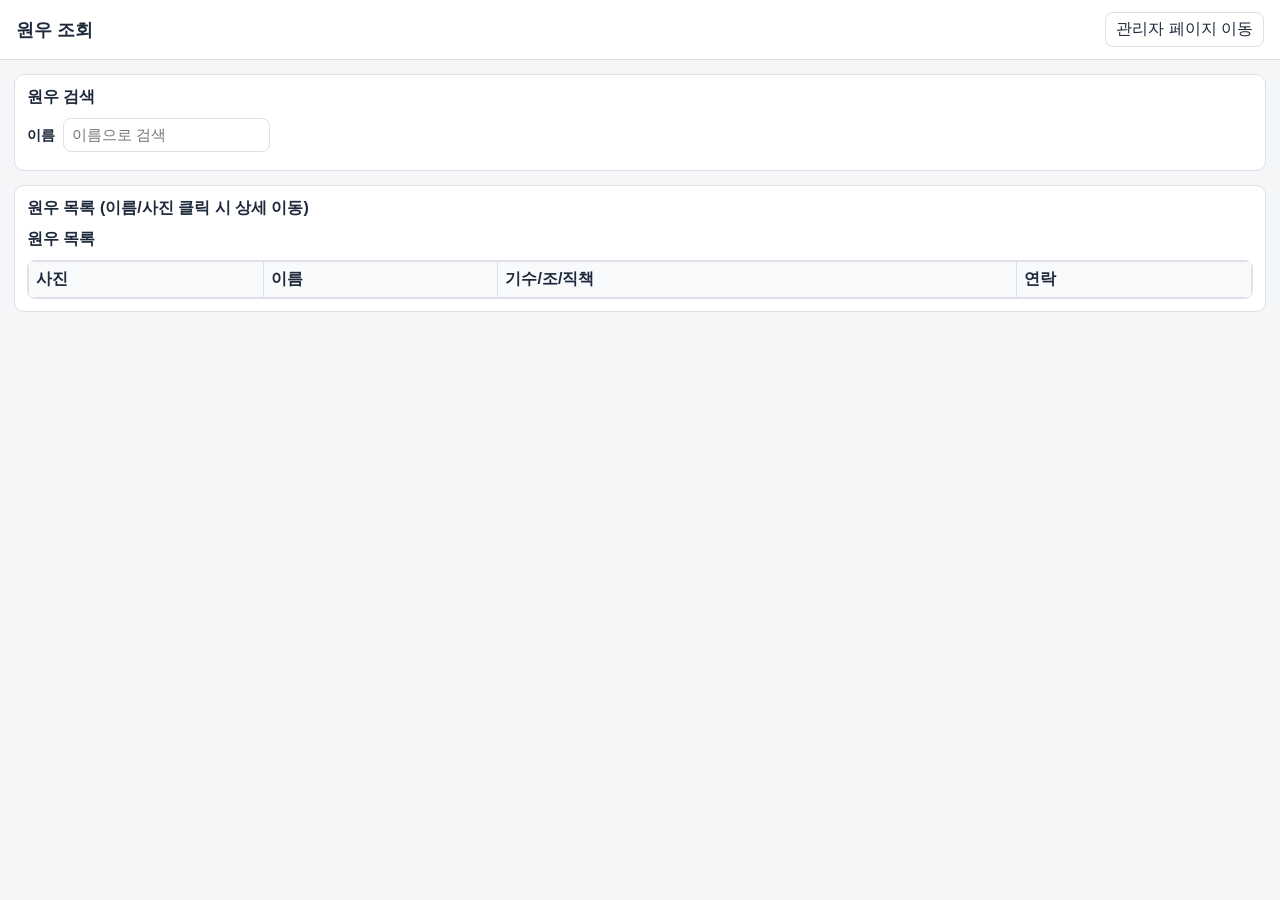
==== index.html @ 5c39749f "Merge branch 'main' into codex/create-and-complete-web-app-smwbtx" ====
<!doctype html>
<html lang="ko">
<head>
  <meta charset="UTF-8" />
  <meta name="viewport" content="width=device-width, initial-scale=1.0" />
  <title>원우 운영관리 - 조회</title>
  <link rel="stylesheet" href="style.css" />
  <script defer src="data.js"></script>
  <script defer src="script.js"></script>
</head>
<body>
  <header class="topbar">
    <h1>원우 조회</h1>
    <a class="btn-link" href="admin.html">관리자 페이지 이동</a>
  </header>

  <main class="page">
    <section class="panel">
      <h2>원우 검색</h2>
      <div class="form-row">
        <label for="searchInput">이름</label>
        <input id="searchInput" type="search" placeholder="이름으로 검색" />
      </div>
      <p id="memberCount" class="muted"></p>
    </section>

    <section class="panel">
      <h2>원우 목록 (이름/사진 클릭 시 상세 이동)</h2>
      <h2>원우 목록</h2>
      <div class="table-wrap">
        <table>
          <thead>
            <tr>
              <th>사진</th>
              <th>이름</th>
              <th>기수/조/직책</th>
              <th>연락</th>
            </tr>
          </thead>
          <tbody id="memberTableBody"></tbody>
        </table>
      </div>
    </section>
  </main>
</body>
</html>
---- style.css ----
:root {
  --bg: #f4f6f8;
  --panel: #fff;
  --line: #dce1e7;
  --text: #1e293b;
  --muted: #64748b;
  --primary: #1d4ed8;
  --danger: #b91c1c;
}
* { box-sizing: border-box; }
body {
  margin: 0;
  background: var(--bg);
  color: var(--text);
  font-family: -apple-system, BlinkMacSystemFont, "Segoe UI", Roboto, "Noto Sans KR", sans-serif;
}
.topbar {
  position: sticky;
  top: 0;
  z-index: 50;
  background: var(--panel);
  border-bottom: 1px solid var(--line);
  display: flex;
  justify-content: space-between;
  align-items: center;
  padding: 12px 16px;
}
.topbar h1 { margin: 0; font-size: 1.1rem; }
.page { max-width: 1280px; margin: 0 auto; padding: 14px; display: grid; gap: 14px; }
.panel { background: var(--panel); border: 1px solid var(--line); border-radius: 10px; padding: 12px; }
.panel h2 { margin: 0 0 10px; font-size: 1rem; }
.form-row, .inline-form { display: flex; gap: 8px; flex-wrap: wrap; align-items: center; }
label { font-weight: 700; font-size: .9rem; }
input, select, textarea, button {
  border: 1px solid var(--line);
  border-radius: 8px;
  padding: 8px;
  font-size: .92rem;
  background: #fff;
}
textarea { width: 100%; }
button { cursor: pointer; }
button:hover { filter: brightness(0.97); }
button.sub { background: #eef2ff; }
button.primary { background: var(--primary); color: #fff; border-color: var(--primary); font-weight: 700; }
button:disabled { cursor: not-allowed; opacity: 0.5; }
.btn-link {
  text-decoration: none;
  border: 1px solid var(--line);
  padding: 6px 10px;
  border-radius: 8px;
  color: var(--text);
  background: #fff;
}
.tabs { display: flex; gap: 8px; flex-wrap: wrap; }
.tab { background: #fff; }
.tab.active { background: var(--primary); color: #fff; border-color: var(--primary); }
.tab-panel { display: none; gap: 14px; }
.tab-panel.active { display: grid; }
.grid-form { display: grid; gap: 8px; }
.cols-3 { display: grid; gap: 8px; grid-template-columns: repeat(3, minmax(0, 1fr)); }
.actions-row { display: flex; gap: 8px; flex-wrap: wrap; }
.table-wrap {
  width: 100%;
  overflow-x: auto;
  border: 1px solid var(--line);
  border-radius: 8px;
}
table { width: 100%; border-collapse: collapse; min-width: 860px; }
th, td { border: 1px solid var(--line); padding: 7px; text-align: left; vertical-align: top; word-break: keep-all; }
thead th { background: #f8fafc; white-space: nowrap; }
.muted { color: var(--muted); margin: 6px 0; }
.status-msg { color: #166534; font-size: .9rem; min-height: 1.2em; margin: 4px 0 10px; }
.photo-mini { width: 46px; height: 46px; border-radius: 6px; object-fit: cover; border: 1px solid var(--line); }
.row-actions { display: flex; gap: 6px; flex-wrap: wrap; }
.edit { background: #fef9c3; font-weight: 600; }
.del { background: #fee2e2; color: var(--danger); font-weight: 600; }
.actions-row { display: flex; gap: 8px; }
.table-wrap { width: 100%; overflow-x: auto; }
table { width: 100%; border-collapse: collapse; min-width: 920px; }
th, td { border: 1px solid var(--line); padding: 7px; text-align: left; vertical-align: top; }
thead th { background: #f8fafc; }
.muted { color: var(--muted); margin: 6px 0 0; }
.photo-mini { width: 46px; height: 46px; border-radius: 6px; object-fit: cover; border: 1px solid var(--line); }
.row-actions { display: flex; gap: 6px; }
.edit { background: #fef9c3; }
.del { background: #fee2e2; color: var(--danger); }
.summary-box { display: grid; gap: 6px; margin-bottom: 10px; font-size: .92rem; }
@media (max-width: 900px) {
  .cols-3 { grid-template-columns: 1fr; }
  .topbar { align-items: flex-start; gap: 8px; }
  .page { padding: 10px; }
  table { min-width: 740px; }
  th, td { font-size: .86rem; padding: 6px; }
}


.name-link { color: var(--primary); text-decoration: none; font-weight: 700; }
.name-link:hover { text-decoration: underline; }

.profile-card { padding: 16px; }
.profile-top { display: grid; grid-template-columns: 160px 1fr auto; gap: 16px; align-items: center; }
.profile-photo-wrap { display: flex; justify-content: center; }
.profile-photo { width: 140px; height: 140px; border-radius: 10px; border: 1px solid var(--line); object-fit: cover; }
.profile-cohort { margin: 0; color: var(--muted); font-weight: 700; }
.profile-name { margin: 6px 0; font-size: 1.8rem; }
.profile-company { margin: 0; color: var(--text); }
.profile-actions { display: grid; gap: 8px; }
.profile-table { min-width: 100%; }
.profile-table th { width: 240px; background: #f8fafc; white-space: nowrap; }
.profile-table-wrap { overflow-x: auto; }
@media (max-width: 900px) {
  .profile-top { grid-template-columns: 1fr; }
  .profile-actions { grid-template-columns: repeat(2, minmax(0,1fr)); }
  .profile-photo { width: 120px; height: 120px; }
  .profile-table th { width: 150px; }
}

.comment-list { display: grid; gap: 10px; }
.comment-item { border: 1px solid var(--line); border-radius: 8px; padding: 10px; background: #fff; }
.comment-item p { margin: 6px 0 0; white-space: pre-wrap; }
}
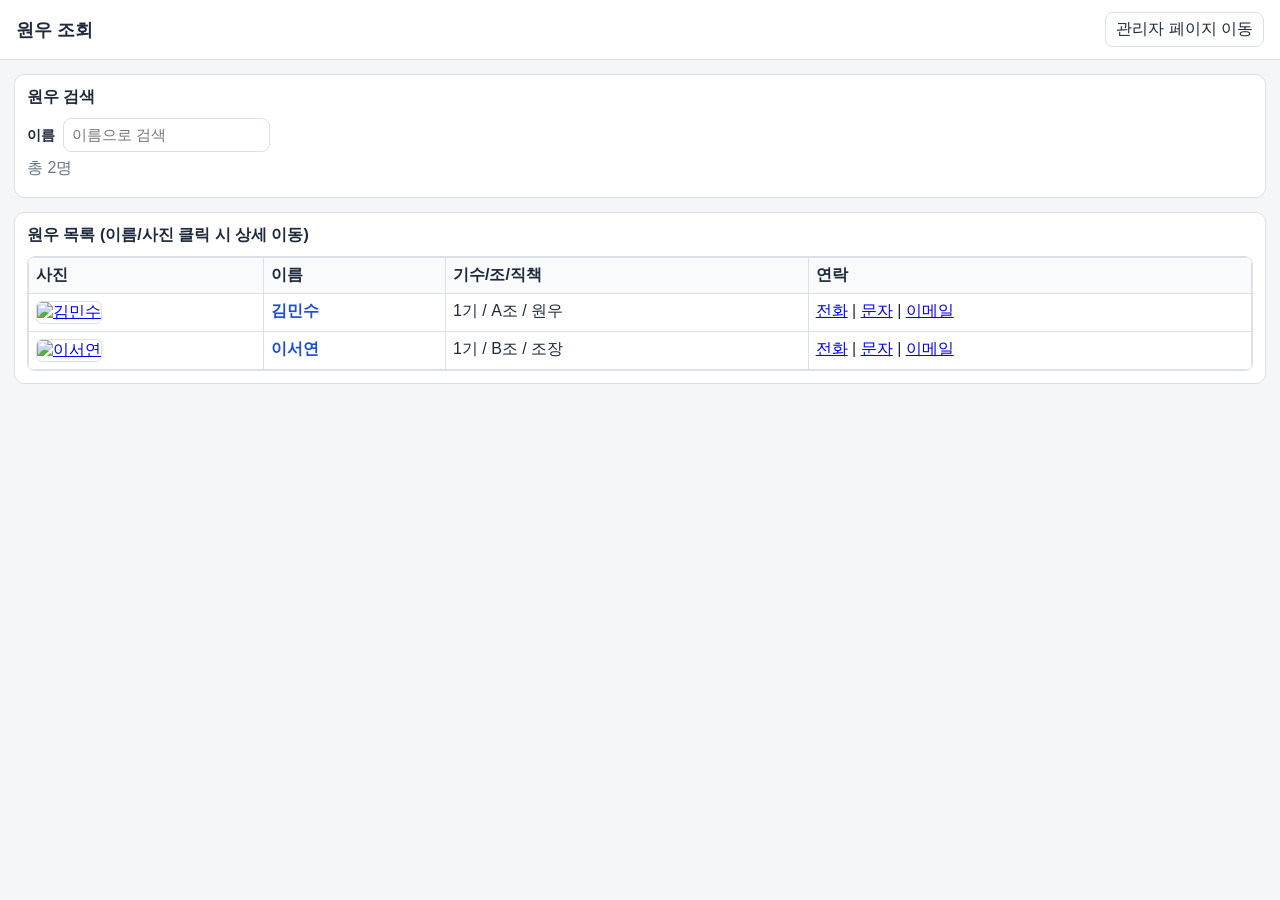
==== commit e7861831: "Finalize member management view and detail access in admin list" ====
--- a/index.html
+++ b/index.html
@@ -26,7 +26,6 @@
 
     <section class="panel">
       <h2>원우 목록 (이름/사진 클릭 시 상세 이동)</h2>
-      <h2>원우 목록</h2>
       <div class="table-wrap">
         <table>
           <thead>
--- a/style.css
+++ b/style.css
@@ -75,16 +75,6 @@
 .row-actions { display: flex; gap: 6px; flex-wrap: wrap; }
 .edit { background: #fef9c3; font-weight: 600; }
 .del { background: #fee2e2; color: var(--danger); font-weight: 600; }
-.actions-row { display: flex; gap: 8px; }
-.table-wrap { width: 100%; overflow-x: auto; }
-table { width: 100%; border-collapse: collapse; min-width: 920px; }
-th, td { border: 1px solid var(--line); padding: 7px; text-align: left; vertical-align: top; }
-thead th { background: #f8fafc; }
-.muted { color: var(--muted); margin: 6px 0 0; }
-.photo-mini { width: 46px; height: 46px; border-radius: 6px; object-fit: cover; border: 1px solid var(--line); }
-.row-actions { display: flex; gap: 6px; }
-.edit { background: #fef9c3; }
-.del { background: #fee2e2; color: var(--danger); }
 .summary-box { display: grid; gap: 6px; margin-bottom: 10px; font-size: .92rem; }
 @media (max-width: 900px) {
   .cols-3 { grid-template-columns: 1fr; }
@@ -119,4 +109,3 @@
 .comment-list { display: grid; gap: 10px; }
 .comment-item { border: 1px solid var(--line); border-radius: 8px; padding: 10px; background: #fff; }
 .comment-item p { margin: 6px 0 0; white-space: pre-wrap; }
-}
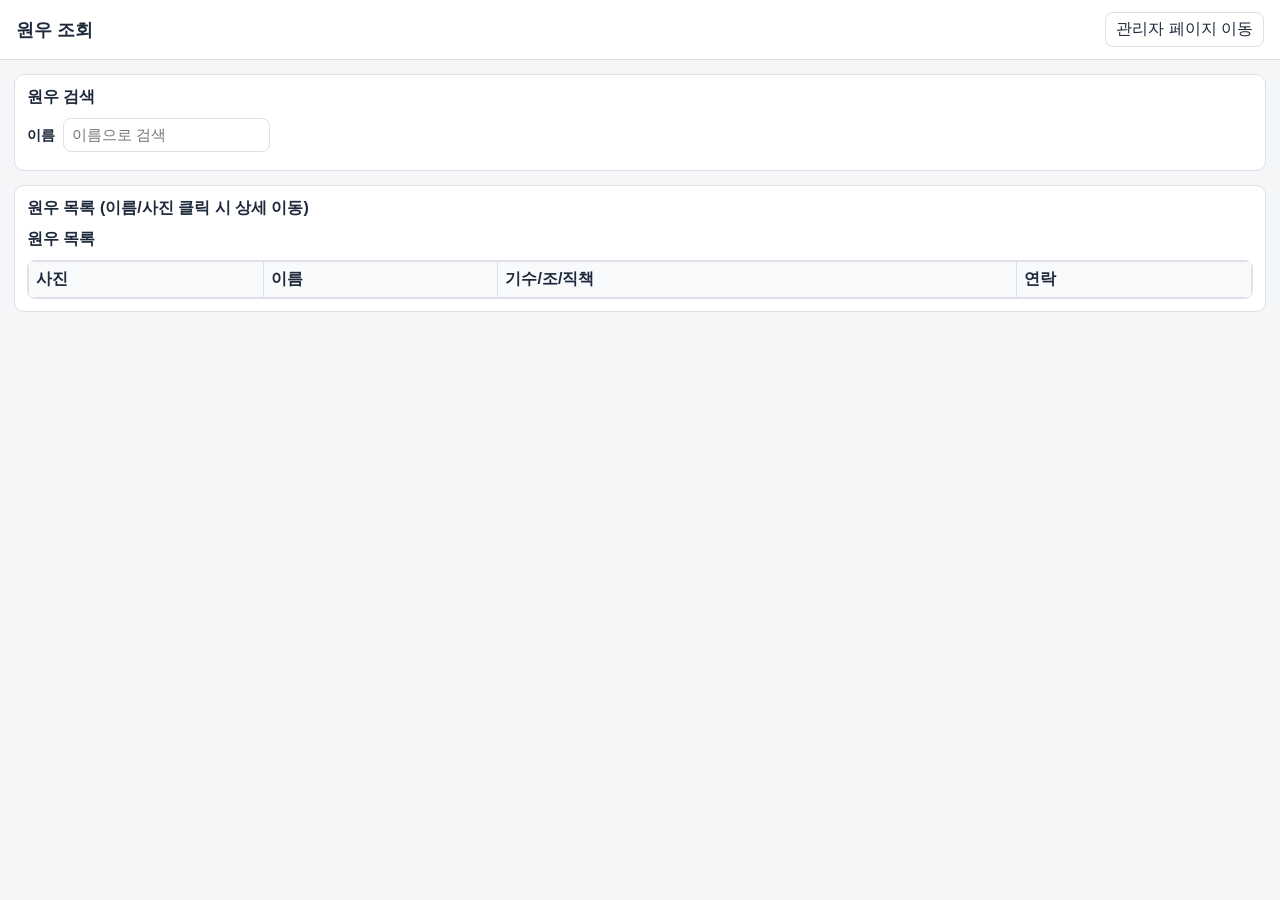
==== commit f04c999b: "Merge branch 'main' into codex/create-and-complete-web-app-t16iuc" ====
--- a/index.html
+++ b/index.html
@@ -26,6 +26,7 @@
 
     <section class="panel">
       <h2>원우 목록 (이름/사진 클릭 시 상세 이동)</h2>
+      <h2>원우 목록</h2>
       <div class="table-wrap">
         <table>
           <thead>
--- a/style.css
+++ b/style.css
@@ -75,6 +75,16 @@
 .row-actions { display: flex; gap: 6px; flex-wrap: wrap; }
 .edit { background: #fef9c3; font-weight: 600; }
 .del { background: #fee2e2; color: var(--danger); font-weight: 600; }
+.actions-row { display: flex; gap: 8px; }
+.table-wrap { width: 100%; overflow-x: auto; }
+table { width: 100%; border-collapse: collapse; min-width: 920px; }
+th, td { border: 1px solid var(--line); padding: 7px; text-align: left; vertical-align: top; }
+thead th { background: #f8fafc; }
+.muted { color: var(--muted); margin: 6px 0 0; }
+.photo-mini { width: 46px; height: 46px; border-radius: 6px; object-fit: cover; border: 1px solid var(--line); }
+.row-actions { display: flex; gap: 6px; }
+.edit { background: #fef9c3; }
+.del { background: #fee2e2; color: var(--danger); }
 .summary-box { display: grid; gap: 6px; margin-bottom: 10px; font-size: .92rem; }
 @media (max-width: 900px) {
   .cols-3 { grid-template-columns: 1fr; }
@@ -109,3 +119,4 @@
 .comment-list { display: grid; gap: 10px; }
 .comment-item { border: 1px solid var(--line); border-radius: 8px; padding: 10px; background: #fff; }
 .comment-item p { margin: 6px 0 0; white-space: pre-wrap; }
+}
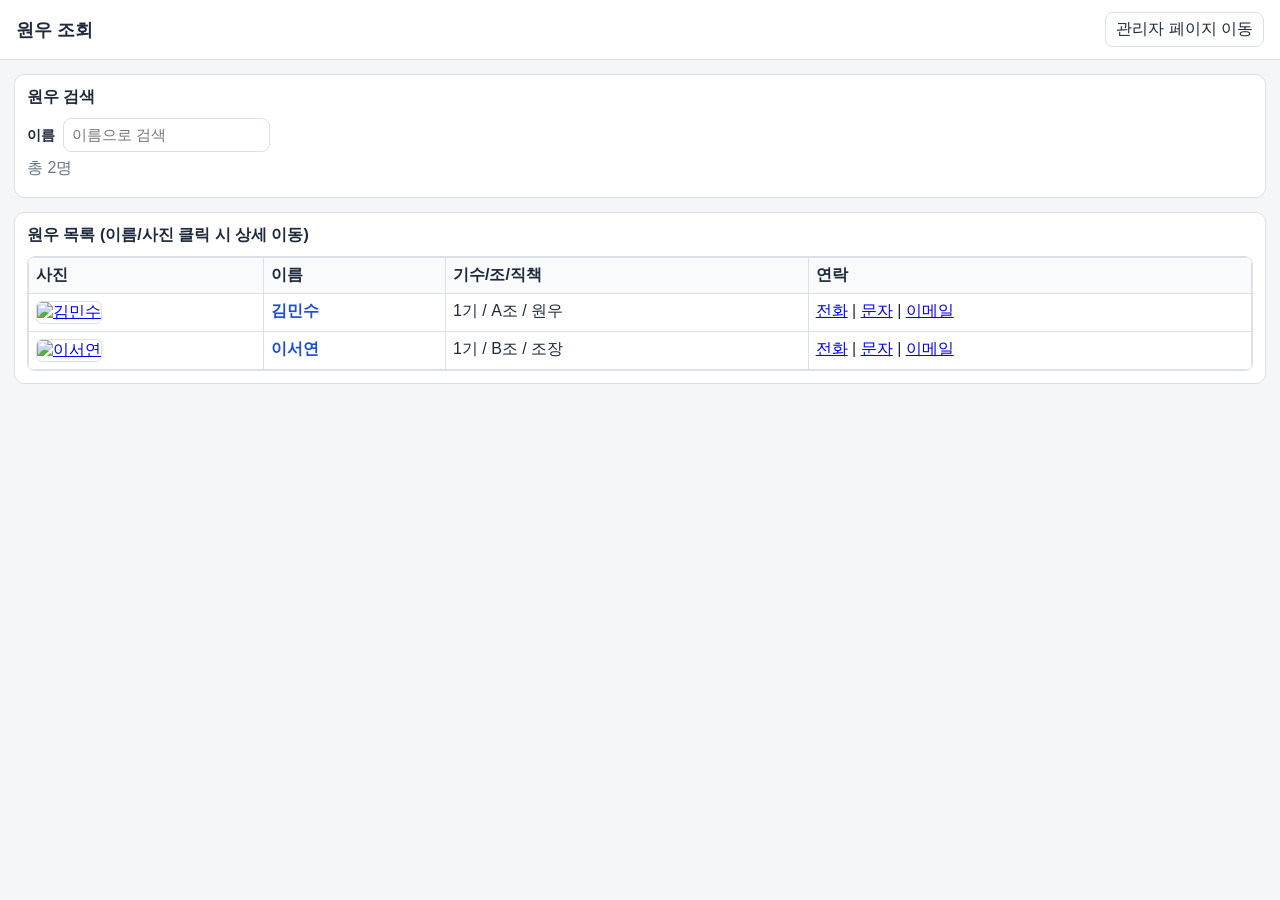
==== commit 048750ae: "Fix Excel upload parsing pipeline and preview rendering" ====
--- a/index.html
+++ b/index.html
@@ -26,7 +26,6 @@
 
     <section class="panel">
       <h2>원우 목록 (이름/사진 클릭 시 상세 이동)</h2>
-      <h2>원우 목록</h2>
       <div class="table-wrap">
         <table>
           <thead>
--- a/style.css
+++ b/style.css
@@ -75,16 +75,6 @@
 .row-actions { display: flex; gap: 6px; flex-wrap: wrap; }
 .edit { background: #fef9c3; font-weight: 600; }
 .del { background: #fee2e2; color: var(--danger); font-weight: 600; }
-.actions-row { display: flex; gap: 8px; }
-.table-wrap { width: 100%; overflow-x: auto; }
-table { width: 100%; border-collapse: collapse; min-width: 920px; }
-th, td { border: 1px solid var(--line); padding: 7px; text-align: left; vertical-align: top; }
-thead th { background: #f8fafc; }
-.muted { color: var(--muted); margin: 6px 0 0; }
-.photo-mini { width: 46px; height: 46px; border-radius: 6px; object-fit: cover; border: 1px solid var(--line); }
-.row-actions { display: flex; gap: 6px; }
-.edit { background: #fef9c3; }
-.del { background: #fee2e2; color: var(--danger); }
 .summary-box { display: grid; gap: 6px; margin-bottom: 10px; font-size: .92rem; }
 @media (max-width: 900px) {
   .cols-3 { grid-template-columns: 1fr; }
@@ -119,4 +109,3 @@
 .comment-list { display: grid; gap: 10px; }
 .comment-item { border: 1px solid var(--line); border-radius: 8px; padding: 10px; background: #fff; }
 .comment-item p { margin: 6px 0 0; white-space: pre-wrap; }
-}
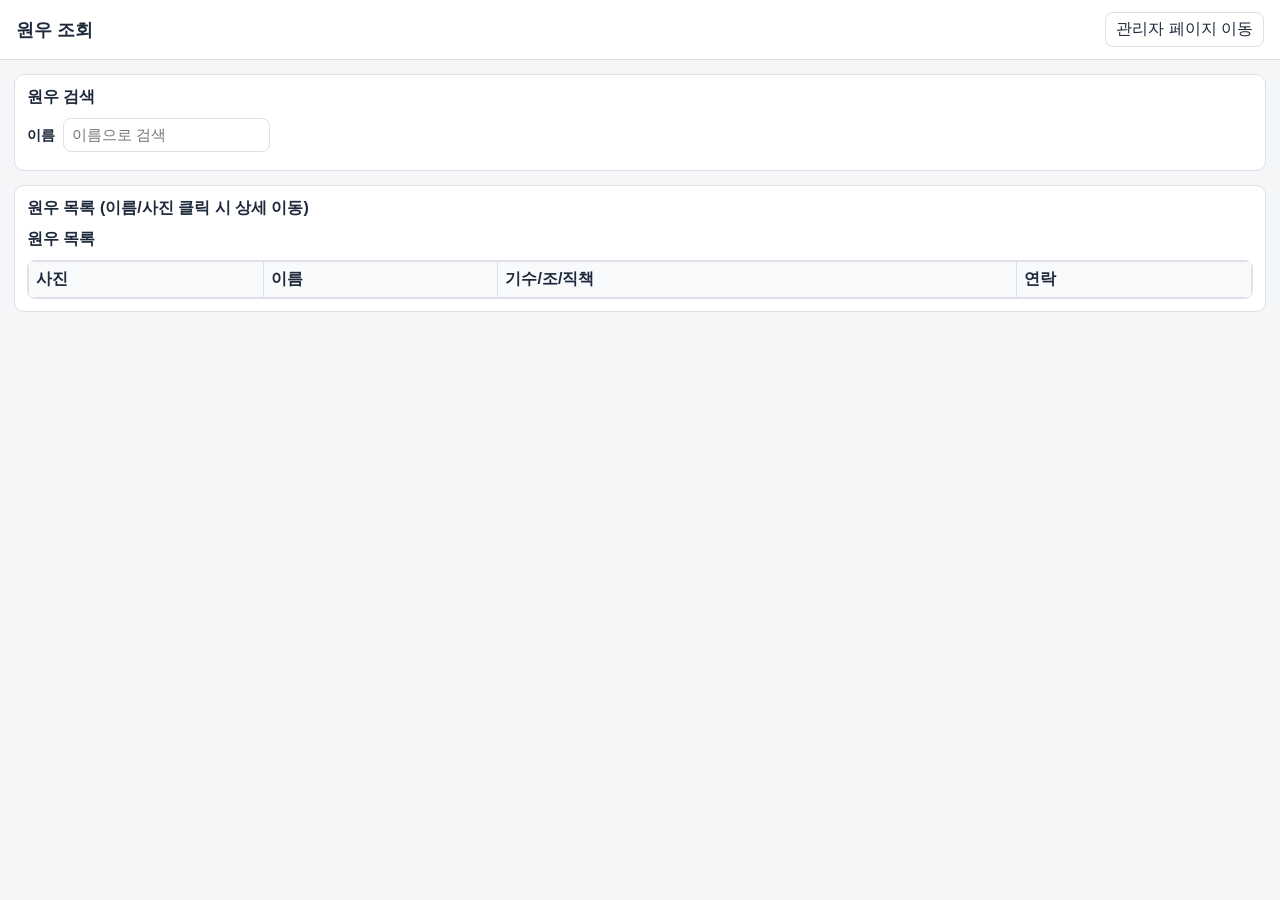
==== commit 62d31e57: "Merge branch 'main' into codex/create-and-complete-web-app-ufjszj" ====
--- a/index.html
+++ b/index.html
@@ -26,6 +26,7 @@
 
     <section class="panel">
       <h2>원우 목록 (이름/사진 클릭 시 상세 이동)</h2>
+      <h2>원우 목록</h2>
       <div class="table-wrap">
         <table>
           <thead>
--- a/style.css
+++ b/style.css
@@ -75,6 +75,16 @@
 .row-actions { display: flex; gap: 6px; flex-wrap: wrap; }
 .edit { background: #fef9c3; font-weight: 600; }
 .del { background: #fee2e2; color: var(--danger); font-weight: 600; }
+.actions-row { display: flex; gap: 8px; }
+.table-wrap { width: 100%; overflow-x: auto; }
+table { width: 100%; border-collapse: collapse; min-width: 920px; }
+th, td { border: 1px solid var(--line); padding: 7px; text-align: left; vertical-align: top; }
+thead th { background: #f8fafc; }
+.muted { color: var(--muted); margin: 6px 0 0; }
+.photo-mini { width: 46px; height: 46px; border-radius: 6px; object-fit: cover; border: 1px solid var(--line); }
+.row-actions { display: flex; gap: 6px; }
+.edit { background: #fef9c3; }
+.del { background: #fee2e2; color: var(--danger); }
 .summary-box { display: grid; gap: 6px; margin-bottom: 10px; font-size: .92rem; }
 @media (max-width: 900px) {
   .cols-3 { grid-template-columns: 1fr; }
@@ -109,3 +119,4 @@
 .comment-list { display: grid; gap: 10px; }
 .comment-item { border: 1px solid var(--line); border-radius: 8px; padding: 10px; background: #fff; }
 .comment-item p { margin: 6px 0 0; white-space: pre-wrap; }
+}
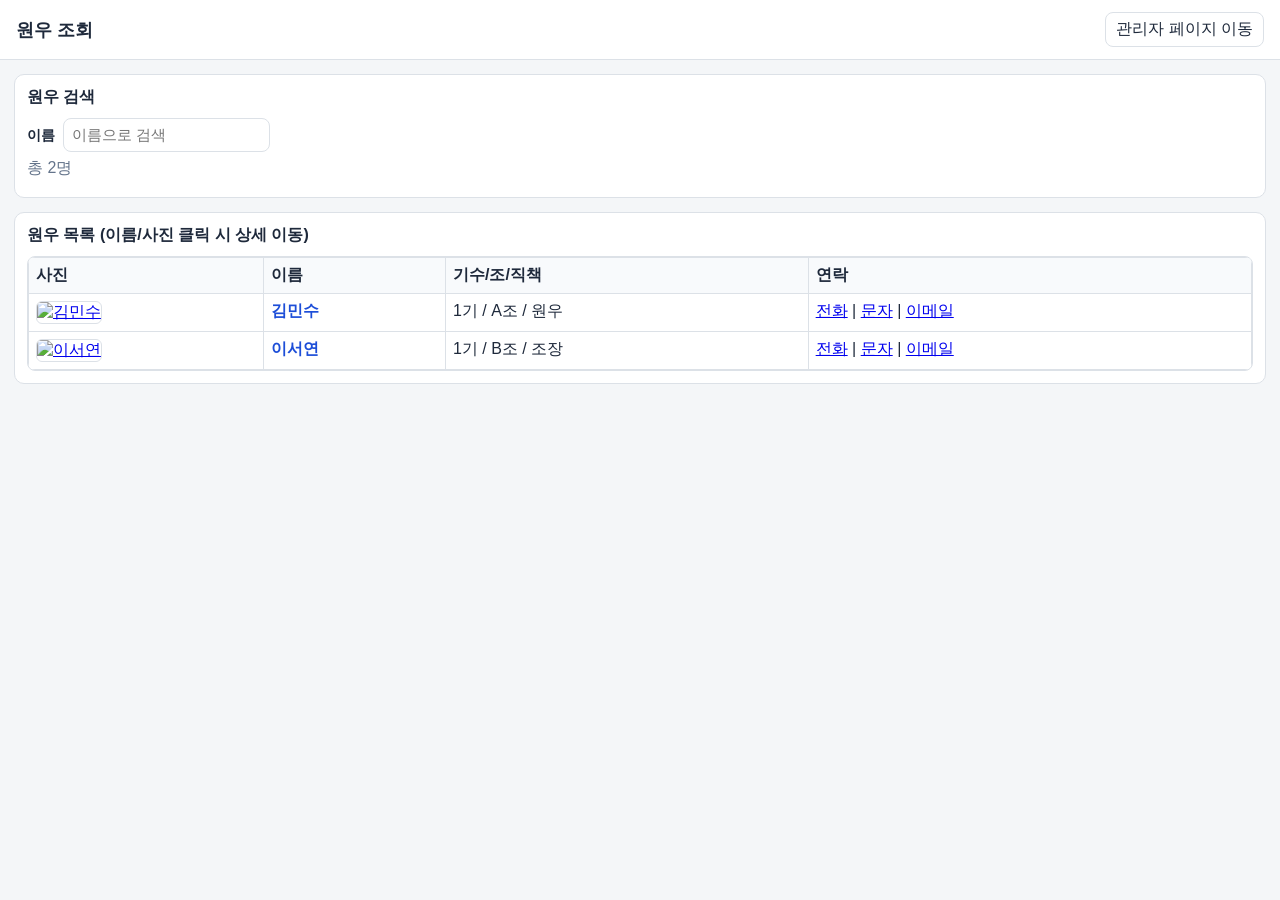
==== commit 48fef276: "Deduplicate member tab DOM and harden Excel button bindings/logging" ====
--- a/index.html
+++ b/index.html
@@ -26,7 +26,6 @@
 
     <section class="panel">
       <h2>원우 목록 (이름/사진 클릭 시 상세 이동)</h2>
-      <h2>원우 목록</h2>
       <div class="table-wrap">
         <table>
           <thead>
--- a/style.css
+++ b/style.css
@@ -75,16 +75,6 @@
 .row-actions { display: flex; gap: 6px; flex-wrap: wrap; }
 .edit { background: #fef9c3; font-weight: 600; }
 .del { background: #fee2e2; color: var(--danger); font-weight: 600; }
-.actions-row { display: flex; gap: 8px; }
-.table-wrap { width: 100%; overflow-x: auto; }
-table { width: 100%; border-collapse: collapse; min-width: 920px; }
-th, td { border: 1px solid var(--line); padding: 7px; text-align: left; vertical-align: top; }
-thead th { background: #f8fafc; }
-.muted { color: var(--muted); margin: 6px 0 0; }
-.photo-mini { width: 46px; height: 46px; border-radius: 6px; object-fit: cover; border: 1px solid var(--line); }
-.row-actions { display: flex; gap: 6px; }
-.edit { background: #fef9c3; }
-.del { background: #fee2e2; color: var(--danger); }
 .summary-box { display: grid; gap: 6px; margin-bottom: 10px; font-size: .92rem; }
 @media (max-width: 900px) {
   .cols-3 { grid-template-columns: 1fr; }
@@ -119,4 +109,3 @@
 .comment-list { display: grid; gap: 10px; }
 .comment-item { border: 1px solid var(--line); border-radius: 8px; padding: 10px; background: #fff; }
 .comment-item p { margin: 6px 0 0; white-space: pre-wrap; }
-}
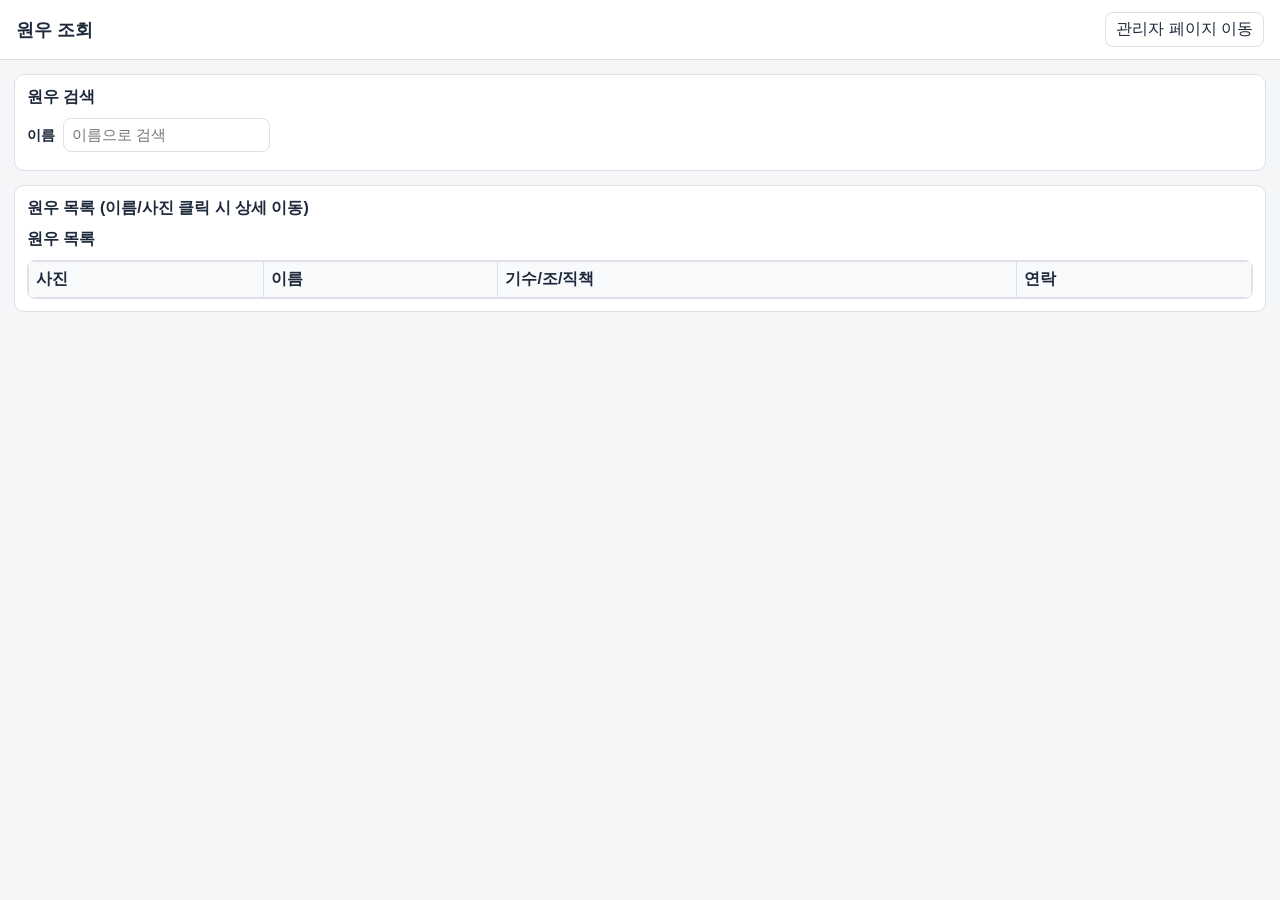
==== commit 3e04ccff: "Merge branch 'main' into codex/create-and-complete-web-app-wvi1tw" ====
--- a/index.html
+++ b/index.html
@@ -26,6 +26,7 @@
 
     <section class="panel">
       <h2>원우 목록 (이름/사진 클릭 시 상세 이동)</h2>
+      <h2>원우 목록</h2>
       <div class="table-wrap">
         <table>
           <thead>
--- a/style.css
+++ b/style.css
@@ -75,6 +75,16 @@
 .row-actions { display: flex; gap: 6px; flex-wrap: wrap; }
 .edit { background: #fef9c3; font-weight: 600; }
 .del { background: #fee2e2; color: var(--danger); font-weight: 600; }
+.actions-row { display: flex; gap: 8px; }
+.table-wrap { width: 100%; overflow-x: auto; }
+table { width: 100%; border-collapse: collapse; min-width: 920px; }
+th, td { border: 1px solid var(--line); padding: 7px; text-align: left; vertical-align: top; }
+thead th { background: #f8fafc; }
+.muted { color: var(--muted); margin: 6px 0 0; }
+.photo-mini { width: 46px; height: 46px; border-radius: 6px; object-fit: cover; border: 1px solid var(--line); }
+.row-actions { display: flex; gap: 6px; }
+.edit { background: #fef9c3; }
+.del { background: #fee2e2; color: var(--danger); }
 .summary-box { display: grid; gap: 6px; margin-bottom: 10px; font-size: .92rem; }
 @media (max-width: 900px) {
   .cols-3 { grid-template-columns: 1fr; }
@@ -109,3 +119,4 @@
 .comment-list { display: grid; gap: 10px; }
 .comment-item { border: 1px solid var(--line); border-radius: 8px; padding: 10px; background: #fff; }
 .comment-item p { margin: 6px 0 0; white-space: pre-wrap; }
+}
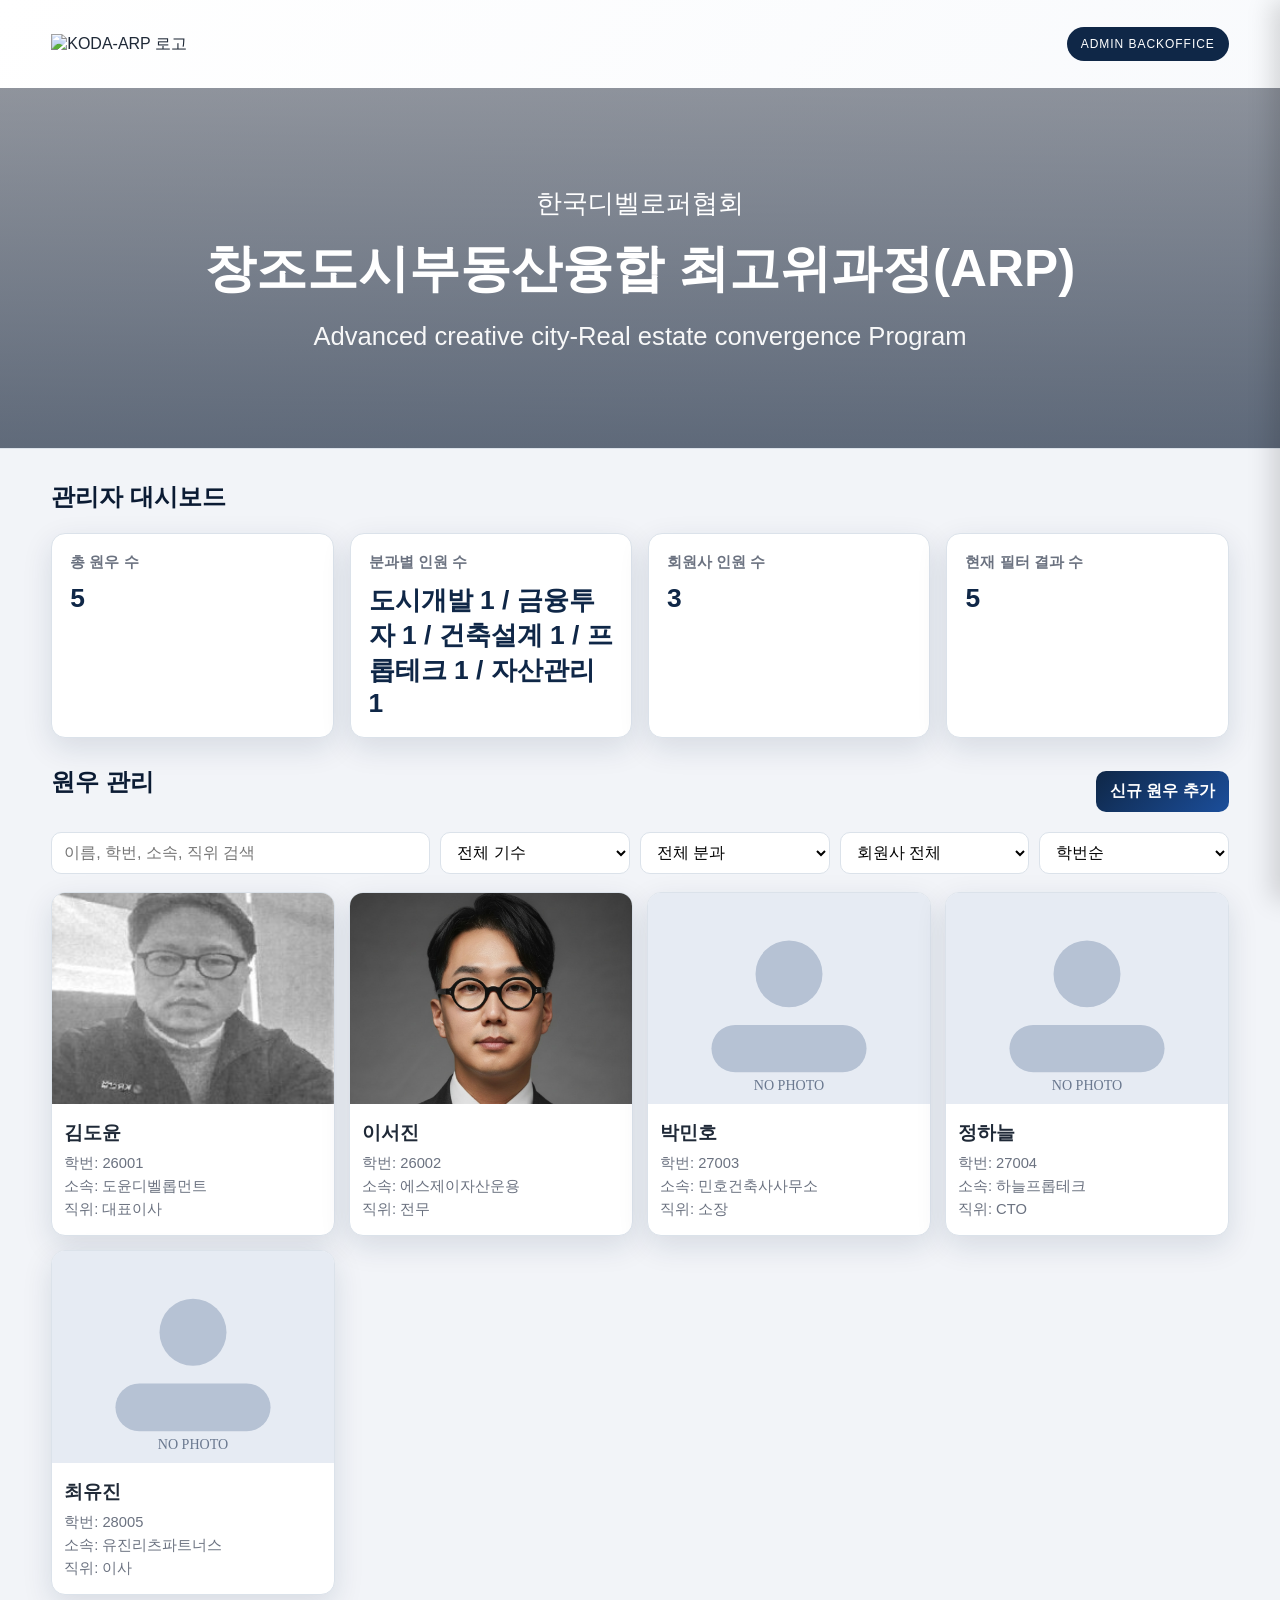
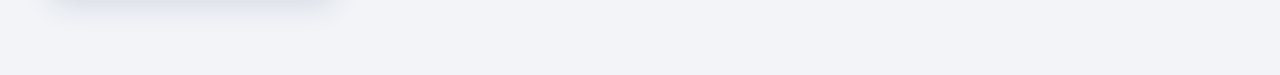
==== commit f51486fb: "Create standalone KODA-ARP admin backoffice web app" ====
--- a/index.html
+++ b/index.html
@@ -1,46 +1,123 @@
-<!doctype html>
+<!DOCTYPE html>
 <html lang="ko">
-<head>
-  <meta charset="UTF-8" />
-  <meta name="viewport" content="width=device-width, initial-scale=1.0" />
-  <title>원우 운영관리 - 조회</title>
-  <link rel="stylesheet" href="style.css" />
-  <script defer src="data.js"></script>
-  <script defer src="script.js"></script>
-</head>
-<body>
-  <header class="topbar">
-    <h1>원우 조회</h1>
-    <a class="btn-link" href="admin.html">관리자 페이지 이동</a>
-  </header>
+  <head>
+    <meta charset="UTF-8" />
+    <meta name="viewport" content="width=device-width, initial-scale=1.0" />
+    <title>KODA-ARP 관리자 백오피스</title>
+    <link rel="stylesheet" href="style.css" />
+  </head>
+  <body>
+    <header class="site-header">
+      <div class="top-bar container">
+        <img src="assets/logo.png" alt="KODA-ARP 로고" class="logo" />
+        <div class="admin-badge" aria-label="관리자 전용">ADMIN BACKOFFICE</div>
+      </div>
 
-  <main class="page">
-    <section class="panel">
-      <h2>원우 검색</h2>
-      <div class="form-row">
-        <label for="searchInput">이름</label>
-        <input id="searchInput" type="search" placeholder="이름으로 검색" />
+      <section class="hero" role="banner" aria-label="ARP 배너">
+        <div class="hero-overlay"></div>
+        <div class="hero-content container">
+          <p class="hero-subtitle">한국디벨로퍼협회</p>
+          <h1>창조도시부동산융합 최고위과정(ARP)</h1>
+          <p class="hero-caption">Advanced creative city-Real estate convergence Program</p>
+        </div>
+      </section>
+    </header>
+
+    <main class="container main-content">
+      <section class="dashboard" aria-label="관리자 대시보드">
+        <h2>관리자 대시보드</h2>
+        <div class="stats-grid">
+          <article class="stat-card">
+            <h3>총 원우 수</h3>
+            <p id="totalCount">0</p>
+          </article>
+          <article class="stat-card">
+            <h3>분과별 인원 수</h3>
+            <p id="divisionCount">-</p>
+          </article>
+          <article class="stat-card">
+            <h3>회원사 인원 수</h3>
+            <p id="memberCompanyCount">0</p>
+          </article>
+          <article class="stat-card">
+            <h3>현재 필터 결과 수</h3>
+            <p id="filteredCount">0</p>
+          </article>
+        </div>
+      </section>
+
+      <section class="management" aria-label="원우 관리 영역">
+        <div class="section-head">
+          <h2>원우 관리</h2>
+          <button id="addMemberBtn" class="btn btn-primary">신규 원우 추가</button>
+        </div>
+
+        <div class="toolbar" aria-label="검색 및 필터">
+          <input type="search" id="searchInput" placeholder="이름, 학번, 소속, 직위 검색" />
+
+          <select id="cohortFilter">
+            <option value="">전체 기수</option>
+          </select>
+
+          <select id="divisionFilter">
+            <option value="">전체 분과</option>
+          </select>
+
+          <select id="memberTypeFilter">
+            <option value="">회원사 전체</option>
+            <option value="회원사">회원사</option>
+            <option value="비회원사">비회원사</option>
+          </select>
+
+          <select id="sortBy">
+            <option value="studentId">학번순</option>
+            <option value="name">이름순</option>
+          </select>
+        </div>
+
+        <div id="memberGrid" class="member-grid" aria-live="polite"></div>
+      </section>
+    </main>
+
+    <aside id="detailPanel" class="detail-panel" aria-hidden="true">
+      <div class="detail-header">
+        <h2>원우 상세정보</h2>
+        <button id="closeDetailBtn" class="icon-btn" aria-label="닫기">✕</button>
       </div>
-      <p id="memberCount" class="muted"></p>
-    </section>
+      <div id="detailBody" class="detail-body"></div>
+    </aside>
 
-    <section class="panel">
-      <h2>원우 목록 (이름/사진 클릭 시 상세 이동)</h2>
-      <h2>원우 목록</h2>
-      <div class="table-wrap">
-        <table>
-          <thead>
-            <tr>
-              <th>사진</th>
-              <th>이름</th>
-              <th>기수/조/직책</th>
-              <th>연락</th>
-            </tr>
-          </thead>
-          <tbody id="memberTableBody"></tbody>
-        </table>
-      </div>
-    </section>
-  </main>
-</body>
+    <dialog id="memberFormDialog" class="form-dialog">
+      <form id="memberForm" method="dialog">
+        <div class="dialog-head">
+          <h2 id="formTitle">신규 원우 추가</h2>
+          <button type="button" id="cancelFormBtn" class="icon-btn" aria-label="닫기">✕</button>
+        </div>
+
+        <div class="form-grid" id="formGrid"></div>
+
+        <div class="form-actions">
+          <button type="button" id="deleteMemberBtn" class="btn btn-danger hidden">삭제</button>
+          <div class="form-actions-right">
+            <button type="button" id="closeFormBtn" class="btn btn-ghost">취소</button>
+            <button type="submit" class="btn btn-primary">저장</button>
+          </div>
+        </div>
+      </form>
+    </dialog>
+
+    <template id="memberCardTemplate">
+      <article class="member-card" tabindex="0">
+        <img class="member-photo" alt="원우 사진" />
+        <div class="member-content">
+          <h3 class="member-name"></h3>
+          <p class="member-meta student-id"></p>
+          <p class="member-meta company"></p>
+          <p class="member-meta title"></p>
+        </div>
+      </article>
+    </template>
+
+    <script src="app.js" defer></script>
+  </body>
 </html>
--- a/style.css
+++ b/style.css
@@ -1,122 +1,401 @@
 :root {
-  --bg: #f4f6f8;
-  --panel: #fff;
-  --line: #dce1e7;
-  --text: #1e293b;
-  --muted: #64748b;
-  --primary: #1d4ed8;
-  --danger: #b91c1c;
-}
-* { box-sizing: border-box; }
+  --navy: #0f2747;
+  --navy-strong: #0b1b33;
+  --blue: #1b4e9b;
+  --bg: #f2f4f8;
+  --surface: #ffffff;
+  --text: #1f2937;
+  --muted: #6b7280;
+  --border: #dbe2ea;
+  --danger: #c0362c;
+  --shadow: 0 10px 30px rgba(15, 39, 71, 0.12);
+}
+
+* {
+  box-sizing: border-box;
+}
+
 body {
   margin: 0;
+  font-family: "Pretendard", "Noto Sans KR", sans-serif;
+  color: var(--text);
   background: var(--bg);
+}
+
+.container {
+  width: min(1200px, 92vw);
+  margin: 0 auto;
+}
+
+.site-header {
+  background: linear-gradient(130deg, #fff, #f7f9fc);
+  border-bottom: 1px solid var(--border);
+}
+
+.top-bar {
+  display: flex;
+  justify-content: space-between;
+  align-items: center;
+  min-height: 88px;
+}
+
+.logo {
+  width: 220px;
+  max-width: 50vw;
+  height: auto;
+  object-fit: contain;
+}
+
+.admin-badge {
+  background: var(--navy);
+  color: #fff;
+  padding: 10px 14px;
+  border-radius: 999px;
+  font-size: 0.75rem;
+  letter-spacing: 0.08em;
+}
+
+.hero {
+  position: relative;
+  min-height: 360px;
+  background: url("assets/hero.png") center/cover no-repeat;
+  display: grid;
+  place-items: center;
+  color: #fff;
+  overflow: hidden;
+}
+
+.hero-overlay {
+  position: absolute;
+  inset: 0;
+  background: linear-gradient(rgba(8, 18, 37, 0.45), rgba(11, 27, 51, 0.65));
+}
+
+.hero-content {
+  position: relative;
+  text-align: center;
+  z-index: 1;
+}
+
+.hero-subtitle {
+  font-size: clamp(1.1rem, 2vw, 2rem);
+  margin-bottom: 14px;
+}
+
+.hero h1 {
+  margin: 0;
+  font-size: clamp(1.6rem, 4vw, 3.6rem);
+  font-weight: 800;
+}
+
+.hero-caption {
+  margin-top: 18px;
+  font-size: clamp(0.95rem, 2vw, 1.8rem);
+  opacity: 0.95;
+}
+
+.main-content {
+  padding: 32px 0 80px;
+}
+
+h2 {
+  margin-top: 0;
+  color: var(--navy-strong);
+}
+
+.stats-grid {
+  display: grid;
+  grid-template-columns: repeat(4, 1fr);
+  gap: 16px;
+}
+
+.stat-card {
+  background: var(--surface);
+  border: 1px solid var(--border);
+  border-radius: 14px;
+  padding: 18px;
+  box-shadow: var(--shadow);
+}
+
+.stat-card h3 {
+  margin: 0;
+  font-size: 0.95rem;
+  color: var(--muted);
+}
+
+.stat-card p {
+  margin: 10px 0 0;
+  font-size: 1.65rem;
+  font-weight: 700;
+  color: var(--navy);
+}
+
+.management {
+  margin-top: 28px;
+}
+
+.section-head {
+  display: flex;
+  justify-content: space-between;
+  align-items: center;
+  gap: 12px;
+}
+
+.toolbar {
+  margin-top: 14px;
+  display: grid;
+  grid-template-columns: 2fr repeat(4, 1fr);
+  gap: 10px;
+}
+
+input,
+select,
+button {
+  font: inherit;
+}
+
+input,
+select {
+  width: 100%;
+  height: 42px;
+  border: 1px solid var(--border);
+  border-radius: 10px;
+  padding: 0 12px;
+  background: #fff;
+}
+
+.btn {
+  border: none;
+  border-radius: 10px;
+  padding: 10px 14px;
+  font-weight: 600;
+  cursor: pointer;
+}
+
+.btn-primary {
+  background: linear-gradient(135deg, var(--navy), var(--blue));
+  color: #fff;
+}
+
+.btn-ghost {
+  background: #ecf1f8;
+  color: var(--navy);
+}
+
+.btn-danger {
+  background: var(--danger);
+  color: #fff;
+}
+
+.member-grid {
+  margin-top: 18px;
+  display: grid;
+  grid-template-columns: repeat(auto-fill, minmax(245px, 1fr));
+  gap: 14px;
+}
+
+.member-card {
+  border: 1px solid var(--border);
+  border-radius: 14px;
+  background: #fff;
+  overflow: hidden;
+  box-shadow: var(--shadow);
+  transition: transform 0.2s ease, box-shadow 0.2s ease, border-color 0.2s ease;
+  cursor: pointer;
+}
+
+.member-card:hover {
+  transform: translateY(-4px);
+  box-shadow: 0 16px 34px rgba(12, 31, 61, 0.2);
+}
+
+.member-card.selected {
+  border-color: var(--blue);
+  box-shadow: 0 0 0 2px rgba(27, 78, 155, 0.2);
+}
+
+.member-photo {
+  width: 100%;
+  aspect-ratio: 4 / 3;
+  object-fit: cover;
+  background: #eef2f7;
+}
+
+.member-content {
+  padding: 12px;
+}
+
+.member-name {
+  margin: 0 0 8px;
+}
+
+.member-meta {
+  margin: 4px 0;
+  color: var(--muted);
+  font-size: 0.92rem;
+}
+
+.detail-panel {
+  position: fixed;
+  top: 0;
+  right: -460px;
+  width: min(460px, 100vw);
+  height: 100vh;
+  background: #fff;
+  box-shadow: -8px 0 24px rgba(0, 0, 0, 0.15);
+  transition: right 0.25s ease;
+  z-index: 30;
+  display: grid;
+  grid-template-rows: auto 1fr;
+}
+
+.detail-panel.open {
+  right: 0;
+}
+
+.detail-header {
+  display: flex;
+  justify-content: space-between;
+  align-items: center;
+  padding: 14px 16px;
+  border-bottom: 1px solid var(--border);
+}
+
+.detail-body {
+  padding: 16px;
+  overflow-y: auto;
+}
+
+.detail-table {
+  display: grid;
+  grid-template-columns: 110px 1fr;
+  gap: 8px 10px;
+}
+
+.detail-label {
+  color: var(--muted);
+  font-weight: 600;
+}
+
+.detail-value {
   color: var(--text);
-  font-family: -apple-system, BlinkMacSystemFont, "Segoe UI", Roboto, "Noto Sans KR", sans-serif;
-}
-.topbar {
-  position: sticky;
-  top: 0;
-  z-index: 50;
-  background: var(--panel);
-  border-bottom: 1px solid var(--line);
+  word-break: break-all;
+}
+
+.pdf-actions {
+  margin-top: 18px;
+  display: flex;
+  gap: 10px;
+  flex-wrap: wrap;
+}
+
+.icon-btn {
+  border: none;
+  background: transparent;
+  font-size: 1.3rem;
+  cursor: pointer;
+}
+
+.form-dialog {
+  border: none;
+  border-radius: 14px;
+  width: min(860px, 95vw);
+  max-height: 92vh;
+  padding: 0;
+}
+
+.form-dialog::backdrop {
+  background: rgba(11, 27, 51, 0.55);
+}
+
+#memberForm {
+  display: grid;
+  grid-template-rows: auto 1fr auto;
+  max-height: 92vh;
+}
+
+.dialog-head {
+  display: flex;
+  align-items: center;
+  justify-content: space-between;
+  border-bottom: 1px solid var(--border);
+  padding: 12px 16px;
+}
+
+.form-grid {
+  padding: 14px 16px;
+  display: grid;
+  grid-template-columns: repeat(2, 1fr);
+  gap: 12px;
+  overflow: auto;
+}
+
+.form-group {
+  display: grid;
+  gap: 6px;
+}
+
+.form-group.full {
+  grid-column: 1 / -1;
+}
+
+.form-group label {
+  font-size: 0.88rem;
+  color: var(--muted);
+}
+
+.form-actions {
+  border-top: 1px solid var(--border);
   display: flex;
   justify-content: space-between;
   align-items: center;
   padding: 12px 16px;
 }
-.topbar h1 { margin: 0; font-size: 1.1rem; }
-.page { max-width: 1280px; margin: 0 auto; padding: 14px; display: grid; gap: 14px; }
-.panel { background: var(--panel); border: 1px solid var(--line); border-radius: 10px; padding: 12px; }
-.panel h2 { margin: 0 0 10px; font-size: 1rem; }
-.form-row, .inline-form { display: flex; gap: 8px; flex-wrap: wrap; align-items: center; }
-label { font-weight: 700; font-size: .9rem; }
-input, select, textarea, button {
-  border: 1px solid var(--line);
-  border-radius: 8px;
-  padding: 8px;
-  font-size: .92rem;
+
+.form-actions-right {
+  display: flex;
+  gap: 8px;
+}
+
+.hidden {
+  display: none;
+}
+
+.empty-state {
+  text-align: center;
+  color: var(--muted);
   background: #fff;
-}
-textarea { width: 100%; }
-button { cursor: pointer; }
-button:hover { filter: brightness(0.97); }
-button.sub { background: #eef2ff; }
-button.primary { background: var(--primary); color: #fff; border-color: var(--primary); font-weight: 700; }
-button:disabled { cursor: not-allowed; opacity: 0.5; }
-.btn-link {
-  text-decoration: none;
-  border: 1px solid var(--line);
-  padding: 6px 10px;
-  border-radius: 8px;
-  color: var(--text);
-  background: #fff;
-}
-.tabs { display: flex; gap: 8px; flex-wrap: wrap; }
-.tab { background: #fff; }
-.tab.active { background: var(--primary); color: #fff; border-color: var(--primary); }
-.tab-panel { display: none; gap: 14px; }
-.tab-panel.active { display: grid; }
-.grid-form { display: grid; gap: 8px; }
-.cols-3 { display: grid; gap: 8px; grid-template-columns: repeat(3, minmax(0, 1fr)); }
-.actions-row { display: flex; gap: 8px; flex-wrap: wrap; }
-.table-wrap {
-  width: 100%;
-  overflow-x: auto;
-  border: 1px solid var(--line);
-  border-radius: 8px;
-}
-table { width: 100%; border-collapse: collapse; min-width: 860px; }
-th, td { border: 1px solid var(--line); padding: 7px; text-align: left; vertical-align: top; word-break: keep-all; }
-thead th { background: #f8fafc; white-space: nowrap; }
-.muted { color: var(--muted); margin: 6px 0; }
-.status-msg { color: #166534; font-size: .9rem; min-height: 1.2em; margin: 4px 0 10px; }
-.photo-mini { width: 46px; height: 46px; border-radius: 6px; object-fit: cover; border: 1px solid var(--line); }
-.row-actions { display: flex; gap: 6px; flex-wrap: wrap; }
-.edit { background: #fef9c3; font-weight: 600; }
-.del { background: #fee2e2; color: var(--danger); font-weight: 600; }
-.actions-row { display: flex; gap: 8px; }
-.table-wrap { width: 100%; overflow-x: auto; }
-table { width: 100%; border-collapse: collapse; min-width: 920px; }
-th, td { border: 1px solid var(--line); padding: 7px; text-align: left; vertical-align: top; }
-thead th { background: #f8fafc; }
-.muted { color: var(--muted); margin: 6px 0 0; }
-.photo-mini { width: 46px; height: 46px; border-radius: 6px; object-fit: cover; border: 1px solid var(--line); }
-.row-actions { display: flex; gap: 6px; }
-.edit { background: #fef9c3; }
-.del { background: #fee2e2; color: var(--danger); }
-.summary-box { display: grid; gap: 6px; margin-bottom: 10px; font-size: .92rem; }
-@media (max-width: 900px) {
-  .cols-3 { grid-template-columns: 1fr; }
-  .topbar { align-items: flex-start; gap: 8px; }
-  .page { padding: 10px; }
-  table { min-width: 740px; }
-  th, td { font-size: .86rem; padding: 6px; }
-}
-
-
-.name-link { color: var(--primary); text-decoration: none; font-weight: 700; }
-.name-link:hover { text-decoration: underline; }
-
-.profile-card { padding: 16px; }
-.profile-top { display: grid; grid-template-columns: 160px 1fr auto; gap: 16px; align-items: center; }
-.profile-photo-wrap { display: flex; justify-content: center; }
-.profile-photo { width: 140px; height: 140px; border-radius: 10px; border: 1px solid var(--line); object-fit: cover; }
-.profile-cohort { margin: 0; color: var(--muted); font-weight: 700; }
-.profile-name { margin: 6px 0; font-size: 1.8rem; }
-.profile-company { margin: 0; color: var(--text); }
-.profile-actions { display: grid; gap: 8px; }
-.profile-table { min-width: 100%; }
-.profile-table th { width: 240px; background: #f8fafc; white-space: nowrap; }
-.profile-table-wrap { overflow-x: auto; }
-@media (max-width: 900px) {
-  .profile-top { grid-template-columns: 1fr; }
-  .profile-actions { grid-template-columns: repeat(2, minmax(0,1fr)); }
-  .profile-photo { width: 120px; height: 120px; }
-  .profile-table th { width: 150px; }
-}
-
-.comment-list { display: grid; gap: 10px; }
-.comment-item { border: 1px solid var(--line); border-radius: 8px; padding: 10px; background: #fff; }
-.comment-item p { margin: 6px 0 0; white-space: pre-wrap; }
-}
+  border: 1px dashed var(--border);
+  border-radius: 12px;
+  padding: 40px 16px;
+}
+
+@media (max-width: 960px) {
+  .stats-grid {
+    grid-template-columns: repeat(2, 1fr);
+  }
+
+  .toolbar {
+    grid-template-columns: 1fr 1fr;
+  }
+}
+
+@media (max-width: 640px) {
+  .top-bar {
+    min-height: 72px;
+  }
+
+  .admin-badge {
+    font-size: 0.66rem;
+  }
+
+  .stats-grid,
+  .toolbar,
+  .form-grid {
+    grid-template-columns: 1fr;
+  }
+
+  .detail-table {
+    grid-template-columns: 90px 1fr;
+  }
+}
